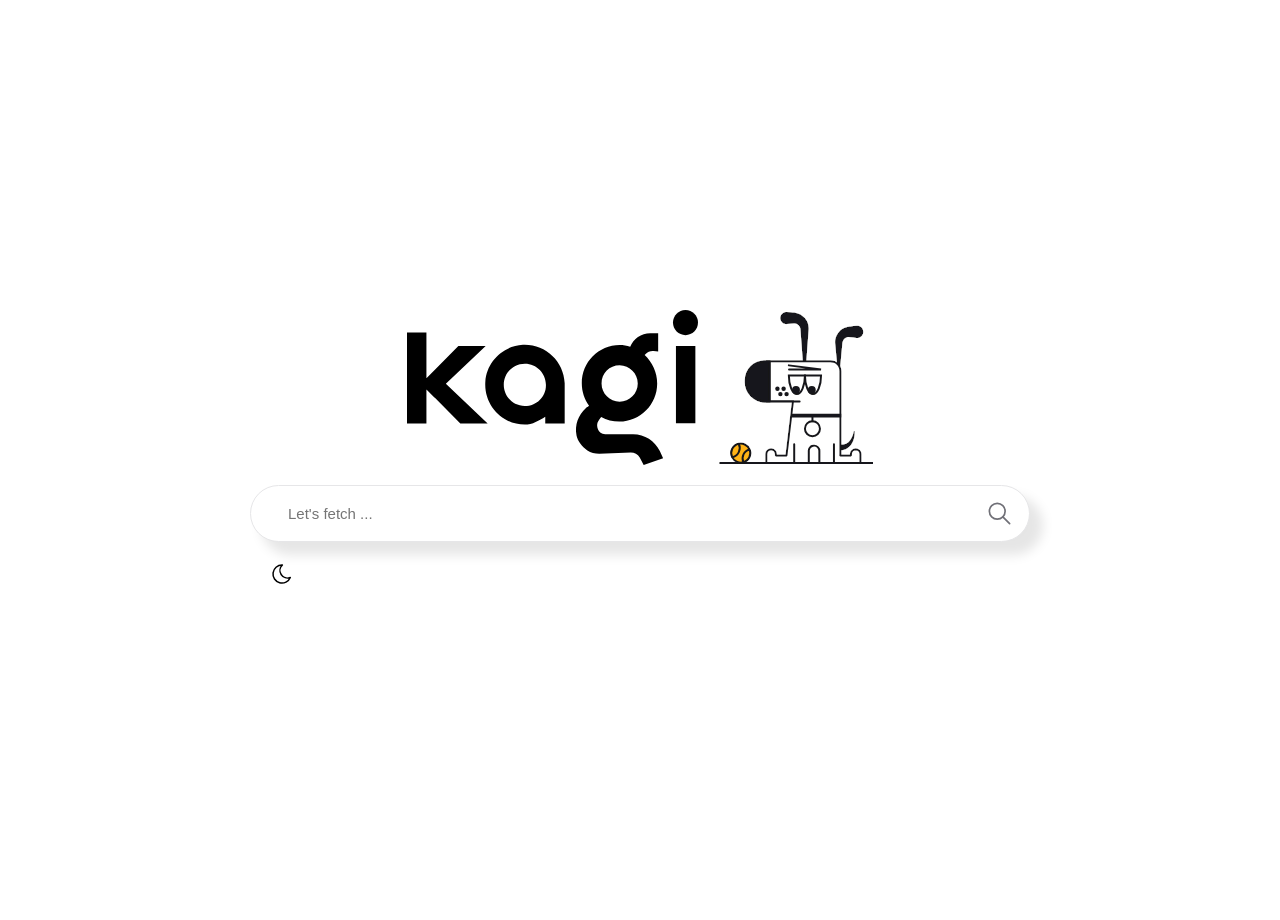
==== newtab/index.html @ 4d1cd1a2 "Created newtab page including styles and javascript" ====
<!DOCTYPE html>
<html lang="en">
    <head>
        <meta charset="UTF-8">
        <title>New Tab</title>

        <link rel="icon" href="/icons/icon_32px.png">
        <link rel="stylesheet" href="styles.css">

        <script defer src="index.js"></script>
    </head>

    <body>

        <div id="content">

            <div class="headers">
                <img class="variable-color" src="/newtab/icons/kagi_text.svg" alt="kagi">
                <img src="/newtab/icons/dog_logo.svg" alt="dog with tennis ball">
            </div>

            <div class="search">
                <input
                        name="query"
                        type="text"
                        placeholder="Let's fetch ..."
                        autocapitalize="off"
                        spellcheck="false"
                        autocomplete="off"
                        tabindex="0"
                        maxlength="1024"
                >
                <img src="/newtab/icons/search_icon.svg" alt="search">
            </div>

            <div class="options-bar">
                <span>
                    <img id="enable-light-mode-button" class="variable-color" src="/newtab/icons/light_mode_icon.svg" alt="enable light mode">
                    <img id="enable-dark-mode-button" class="variable-color" src="/newtab/icons/dark_mode_icon.svg" alt="enable dark mode">
                </span>
            </div>

        </div>

    </body>
</html>
---- newtab/styles.css ----
:root {
    --background: rgb(24, 24, 26);
    --background-accent: rgb(47, 47, 49);
    --background-alt: rgb(112, 112, 119);
    --background-invert: rgb(255, 255, 255);
}

html, body {
    margin: 0;
    padding: 0;
    width: 100%;

    height: 100%;

    background-color: var(--background);
}

#content {
    display: flex;
    flex-direction: column;
    gap: 20px;

    height: 100%;
    justify-content: center;

    width: 75%;
    min-width: 500px;
    max-width: 780px;

    margin: 0 auto;
    padding-bottom: 20px;
}

.headers {
    display: flex;
    flex-direction: row;
    gap: 20px;

    height: 155px;
    width: 100%;

    justify-content: center;
}

.headers img {
    height: 100%;
    width: auto;
}

.search {
    display: flex;
    flex-direction: row;

    height: 55px;

    padding: 0 16px;
    align-items: center;

    border: 1px solid var(--background-alt);
    border-radius: 36px;

    box-shadow: 12px 12px 12px 1px rgba(0, 0, 0, 0.1);

    background-color: var(--background-accent);
}

.search input {
    width: 100%;
    padding: 11px 21px;

    color: var(--background-invert);
    font-size: 15px;

    outline: none;
    border: none;
    background: none;
}

.search img {
    height: 50%;
    width: auto;
}

.options-bar {
    display: flex;
    flex-direction: row;
    gap: 2px;

    padding: 0 20px;
}

.options-bar img:hover {
    cursor: pointer;
}
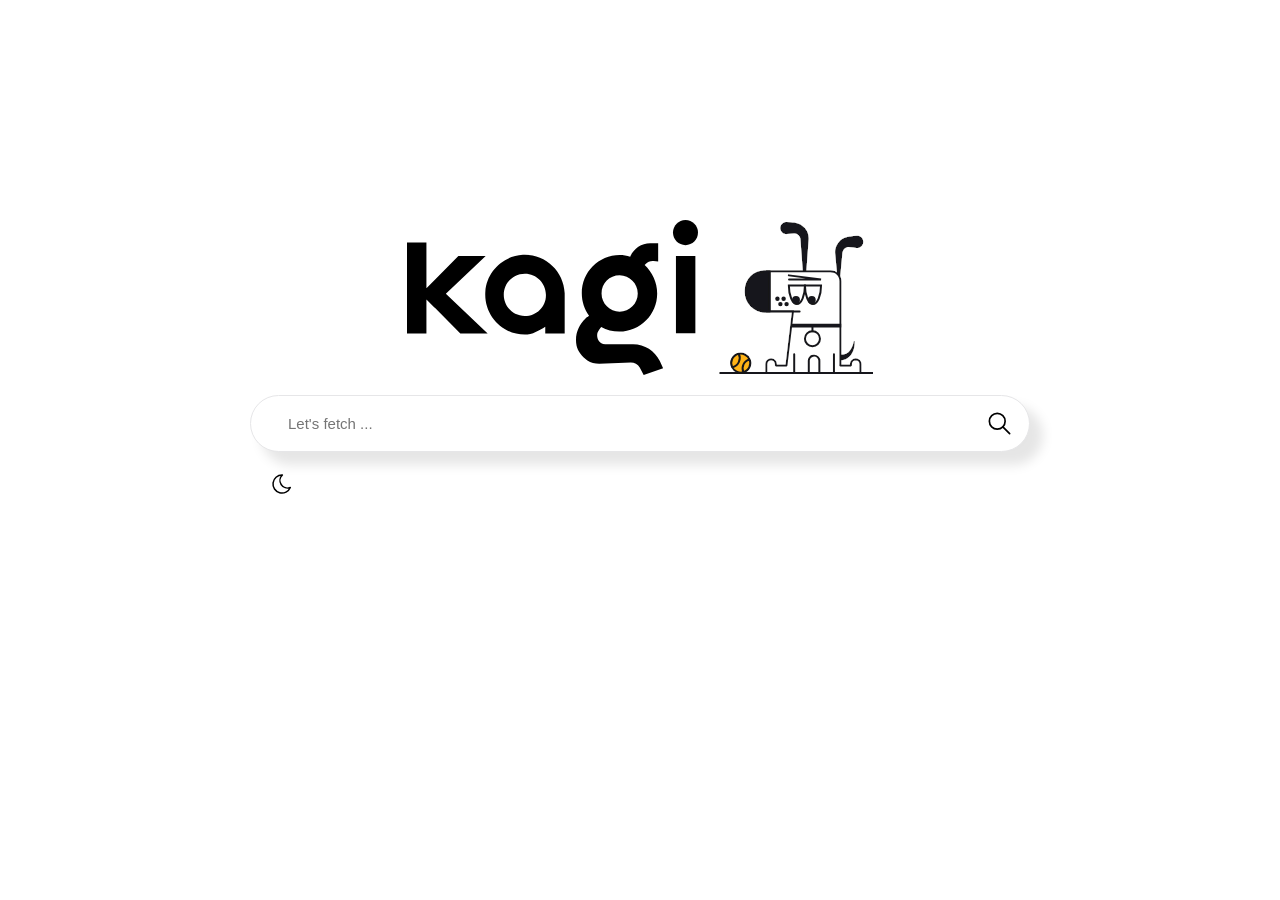
==== commit fd7f5176: "Added clear input button that shows when text is inside search input box" ====
--- a/newtab/index.html
+++ b/newtab/index.html
@@ -30,7 +30,9 @@
                         tabindex="0"
                         maxlength="1024"
                 >
-                <img src="/newtab/icons/search_icon.svg" alt="search">
+                <img id="clear-search-text-button" style="display: none;" class="hide-no-search" src="/newtab/icons/x_icon.svg" alt="clear search">
+                <div style="display: none;" class="vertical-bar hide-no-search"></div>
+                <img id="execute-search-button" class="variable-color" src="/newtab/icons/search_icon.svg" alt="search">
             </div>
 
             <div class="options-bar">
--- a/newtab/styles.css
+++ b/newtab/styles.css
@@ -20,7 +20,7 @@
     flex-direction: column;
     gap: 20px;
 
-    height: 100%;
+    height: 80%;
     justify-content: center;
 
     width: 75%;
@@ -28,7 +28,6 @@
     max-width: 780px;
 
     margin: 0 auto;
-    padding-bottom: 20px;
 }
 
 .headers {
@@ -79,6 +78,8 @@
 .search img {
     height: 50%;
     width: auto;
+
+    cursor: pointer;
 }
 
 .options-bar {
@@ -91,4 +92,12 @@
 
 .options-bar img:hover {
     cursor: pointer;
+}
+
+.vertical-bar {
+    width: 0;
+    height: 50%;
+
+    margin: 0 10px;
+    border-left: 1px solid var(--background-alt);
 }
